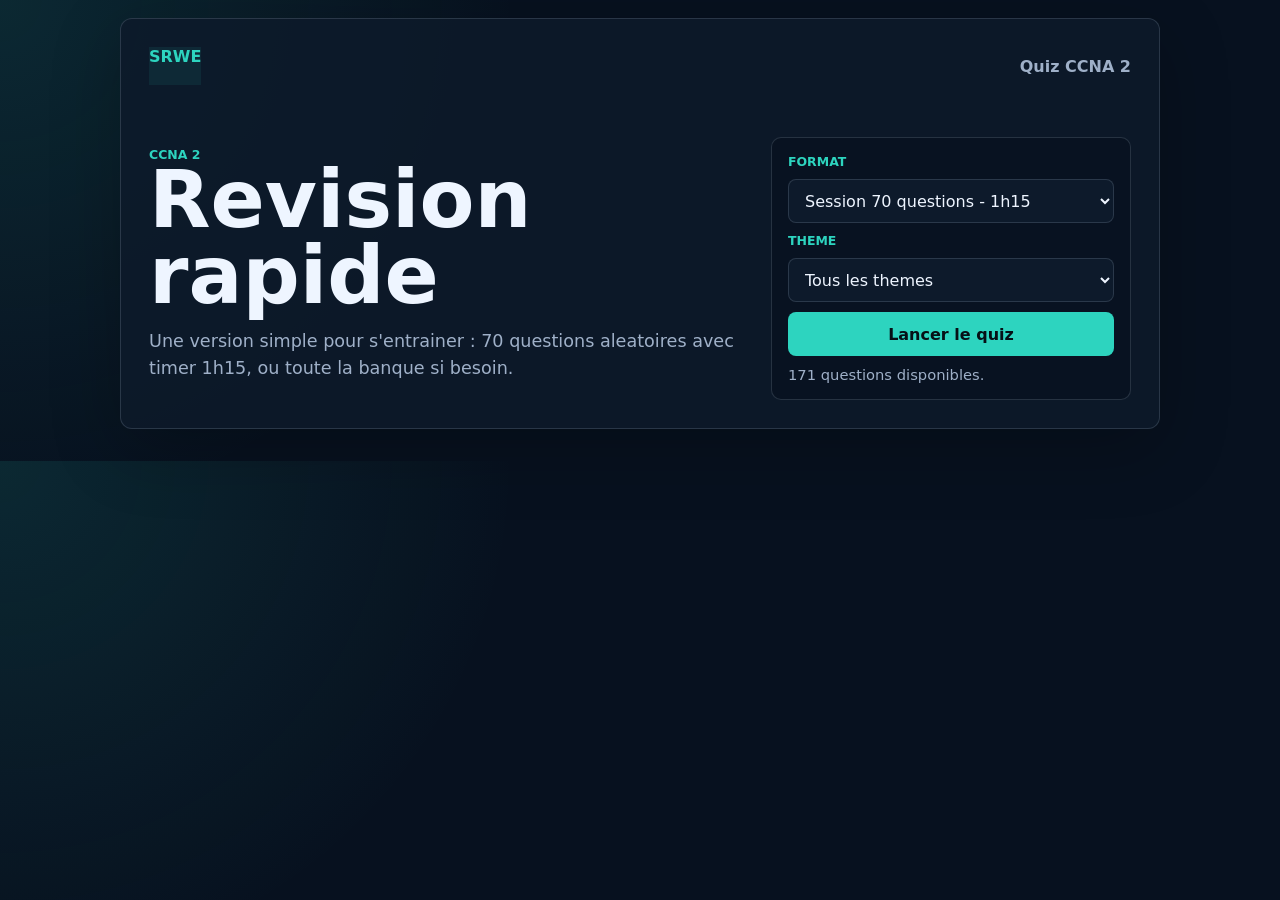
==== index.html @ 0c4f2573 "Redirect homepage to class quiz" ====
<!doctype html>
<html lang="fr">
  <head>
    <meta charset="utf-8">
    <meta name="viewport" content="width=device-width, initial-scale=1">
    <meta http-equiv="refresh" content="0; url=ccna2.html">
    <title>CCNA 2 SRWE</title>
    <script>window.location.replace('ccna2.html');</script>
  </head>
  <body>
    <p>Redirection vers le quiz CCNA 2...</p>
    <p><a href="ccna2.html">Ouvrir le quiz</a></p>
  </body>
</html>
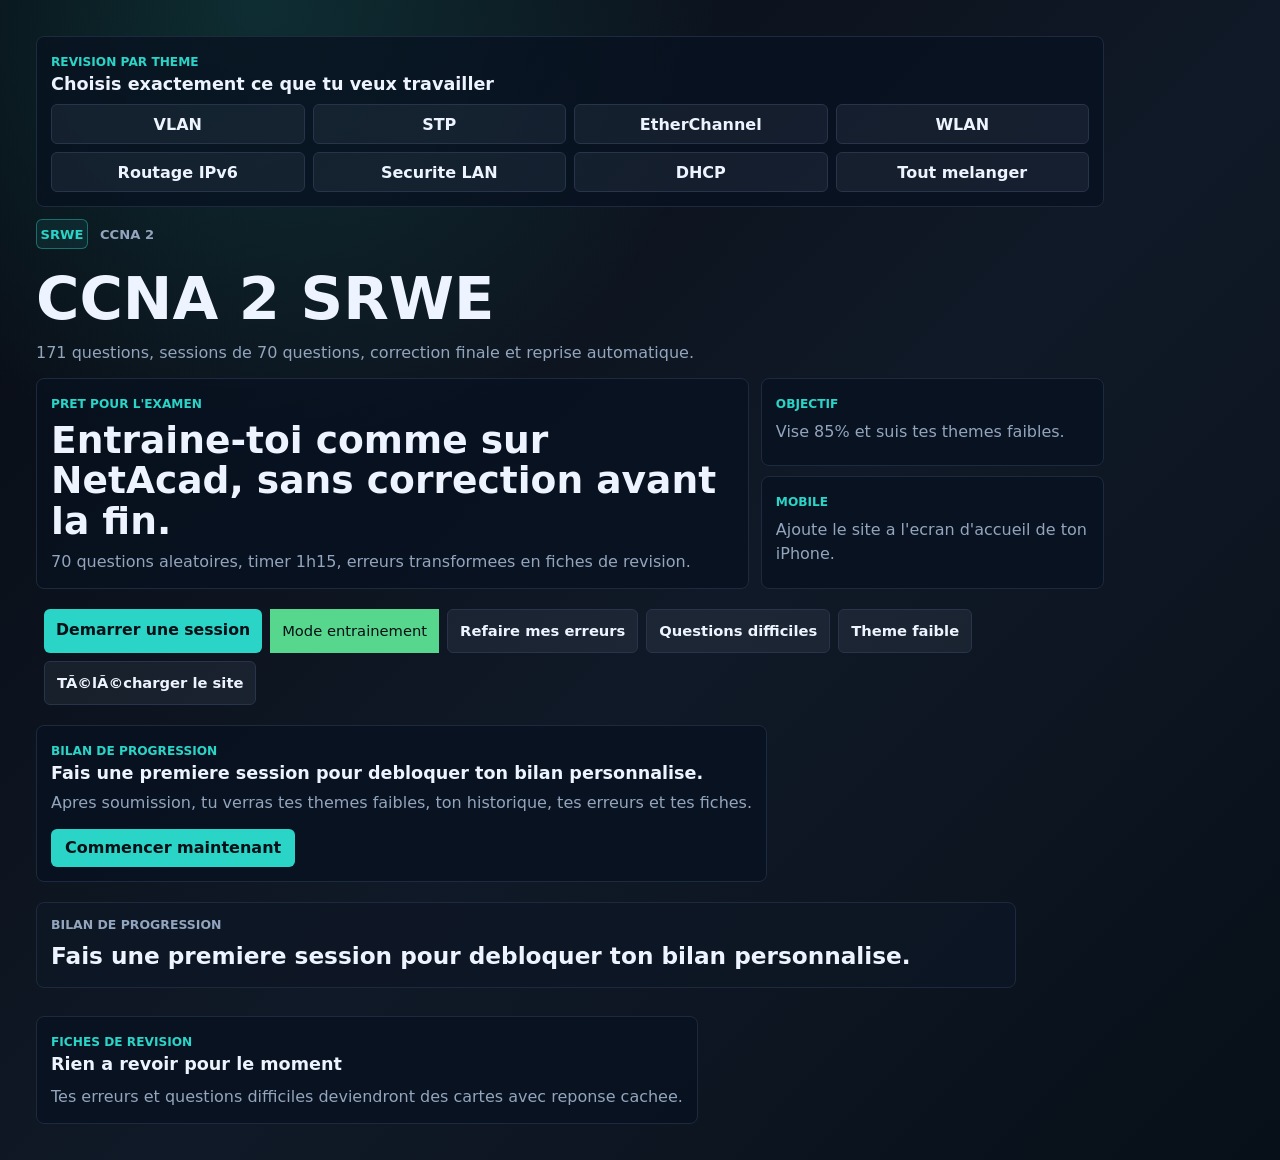
==== commit d2965647: "Restore personal quiz homepage" ====
--- a/index.html
+++ b/index.html
@@ -3,12 +3,158 @@
   <head>
     <meta charset="utf-8">
     <meta name="viewport" content="width=device-width, initial-scale=1">
-    <meta http-equiv="refresh" content="0; url=ccna2.html">
-    <title>CCNA 2 SRWE</title>
-    <script>window.location.replace('ccna2.html');</script>
+    <meta name="theme-color" content="#07111f">
+    <meta name="apple-mobile-web-app-capable" content="yes">
+    <meta name="apple-mobile-web-app-title" content="CCNA SRWE">
+    <meta name="apple-mobile-web-app-status-bar-style" content="black-translucent">
+    <title>CCNA 2 SRWE - Examen de rÃ©vision</title>
+    <link rel="manifest" href="site.webmanifest">
+    <link rel="apple-touch-icon" href="icon.svg">
+    <link rel="icon" href="icon.svg" type="image/svg+xml">
+    <link rel="stylesheet" href="styles.css?v=24">
+    <link rel="stylesheet" href="enhance.css?v=24">
+    <link rel="stylesheet" href="ux-polish.css?v=24">
+    <link rel="stylesheet" href="mobile-history.css?v=24">
+    <link rel="stylesheet" href="mobile-fix.css?v=24">
+    <link rel="stylesheet" href="revision-pro.css?v=24">
+    <link rel="stylesheet" href="training-mode.css?v=24">
+    <link rel="stylesheet" href="top-nav.css?v=24">
   </head>
   <body>
-    <p>Redirection vers le quiz CCNA 2...</p>
-    <p><a href="ccna2.html">Ouvrir le quiz</a></p>
+    <main class="app">
+      <section id="startScreen" class="start-screen hidden">
+        <div class="brand-row">
+          <span class="brand-mark">SRWE</span>
+          <span>CCNA 2</span>
+        </div>
+        <h1>Examen de rÃ©vision</h1>
+        <p id="bankSummary" class="muted"></p>
+        <div class="start-actions">
+          <button id="startBtn" class="primary-action">DÃ©marrer une session</button>
+          <button id="redoErrorsStartBtn" class="secondary-action">Refaire mes erreurs</button>
+          <button id="difficultStartBtn" class="secondary-action">Questions difficiles</button>
+          <button id="weakThemeStartBtn" class="secondary-action">ThÃ¨me faible</button>
+          <a class="download-action" href="ccna2-srwe-revisions-site.zip" download>TÃ©lÃ©charger le site</a>
+        </div>
+        <div id="learningDashboard" class="learning-dashboard"></div>
+        <div id="startHistory" class="history-panel"></div>
+      </section>
+
+      <section id="examShell" class="exam-shell hidden">
+        <header class="topbar">
+          <div>
+            <div class="brand-row compact">
+              <span class="brand-mark">SRWE</span>
+              <span>Mode examen</span>
+            </div>
+            <h1 id="sessionTitle">Question 1 sur 70</h1>
+            <p id="sessionMode" class="mode-line"></p>
+          </div>
+          <div class="exam-stats" aria-label="Statistiques de session">
+            <div class="stat">
+              <span>Temps</span>
+              <strong id="timer">01:15:00</strong>
+            </div>
+            <div class="stat">
+              <span>Progression</span>
+              <strong id="progressText">0/70</strong>
+            </div>
+          <button id="resetBtn" class="ghost-button">Nouvelle session</button>
+          </div>
+        </header>
+
+        <div class="progress-track" aria-hidden="true">
+          <div id="progressFill" class="progress-fill"></div>
+        </div>
+
+        <div class="layout">
+          <aside class="question-map" aria-label="Navigation des questions">
+            <div id="questionGrid" class="question-grid"></div>
+          </aside>
+
+          <article class="question-panel">
+            <div id="questionMeta" class="question-meta"></div>
+            <h2 id="questionText" class="question-text"></h2>
+            <div id="imageWrap" class="image-wrap"></div>
+            <div id="answerArea" class="answer-area"></div>
+          </article>
+        </div>
+
+        <footer class="bottombar">
+          <button id="prevBtn" class="secondary-action">PrÃ©cÃ©dente</button>
+          <button id="difficultBtn" class="flag-button" aria-pressed="false">Question difficile</button>
+          <button id="nextBtn" class="secondary-action">Suivante</button>
+          <button id="submitBtn" class="primary-action">Soumettre</button>
+        </footer>
+      </section>
+
+      <section id="resultScreen" class="result-screen hidden">
+        <header class="result-header">
+          <div>
+            <div class="brand-row compact">
+              <span class="brand-mark">SRWE</span>
+              <span>Resultats</span>
+            </div>
+            <h1>Correction finale</h1>
+          </div>
+          <div class="result-actions">
+            <button id="redoWrongBtn" class="secondary-action">Refaire uniquement les erreurs</button>
+            <button id="newFromResultsBtn" class="primary-action">Nouvelle session</button>
+          </div>
+        </header>
+
+        <div id="scoreBoard" class="score-board"></div>
+        <div id="globalStats" class="theme-stats"></div>
+        <div id="themeStats" class="theme-stats"></div>
+        <div id="historyPanel" class="history-panel"></div>
+        <div class="result-tabs" role="tablist" aria-label="Filtres de correction">
+          <button class="tab-button active" data-filter="wrong">Mes erreurs</button>
+          <button class="tab-button" data-filter="difficult">Questions difficiles</button>
+          <button class="tab-button" data-filter="themeWeak">ThÃ¨mes faibles</button>
+          <button class="tab-button" data-filter="all">Tout afficher</button>
+        </div>
+        <div id="resultsList" class="results-list"></div>
+      </section>
+    </main>
+    <div id="imageModal" class="image-modal hidden" role="dialog" aria-modal="true" aria-label="Agrandissement de l'illustration">
+      <button id="imageModalClose" class="modal-close">Fermer</button>
+      <img id="imageModalImg" alt="Illustration agrandie">
+    </div>
+
+    <script src="questions.js?v=24"></script>
+    <script src="app.js?v=24"></script>
+    <script src="enhance.js?v=24"></script>
+    <script src="launch-fix.js?v=24"></script>
+    <script src="home-button.js?v=24"></script>
+    <script src="ux-polish.js?v=24"></script>
+    <script src="revision-pro.js?v=24"></script>
+    <script src="training-mode.js?v=24"></script>
+    <script src="top-nav.js?v=24"></script>
+    <script src="force-home.js?v=24"></script>
+    <script>
+      (function () {
+        function forceHomeWhenFinished() {
+          try {
+            var raw = localStorage.getItem("ccnaSrweExamSession");
+            var saved = raw && JSON.parse(raw);
+            if (!saved || !saved.submitted) return;
+            localStorage.removeItem("ccnaSrweExamSession");
+            var start = document.getElementById("startScreen");
+            var exam = document.getElementById("examShell");
+            var result = document.getElementById("resultScreen");
+            if (start && exam && result) {
+              start.classList.remove("hidden");
+              exam.classList.add("hidden");
+              result.classList.add("hidden");
+            }
+          } catch (error) {
+            // Keep normal launch behavior if storage is blocked.
+          }
+        }
+        forceHomeWhenFinished();
+        setTimeout(forceHomeWhenFinished, 250);
+      })();
+    </script>
   </body>
 </html>
+
--- a/styles.css
+++ b/styles.css
@@ -0,0 +1,720 @@
+:root {
+  color-scheme: dark;
+  --bg: #070b12;
+  --panel: #0e1624;
+  --panel-2: #121d2d;
+  --line: #273449;
+  --line-soft: #1d2a3d;
+  --text: #edf4ff;
+  --muted: #93a5bd;
+  --accent: #2ad4c7;
+  --accent-2: #78a9ff;
+  --warn: #ffcc66;
+  --bad: #ff7a90;
+  --good: #57d68d;
+  --shadow: 0 24px 80px rgba(0, 0, 0, 0.38);
+  font-family: Inter, ui-sans-serif, system-ui, -apple-system, BlinkMacSystemFont, "Segoe UI", sans-serif;
+}
+
+* {
+  box-sizing: border-box;
+}
+
+body {
+  margin: 0;
+  min-height: 100vh;
+  background:
+    radial-gradient(circle at 20% 0%, rgba(42, 212, 199, 0.16), transparent 30%),
+    linear-gradient(135deg, #070b12 0%, #101927 54%, #071018 100%);
+  color: var(--text);
+}
+
+button,
+textarea {
+  font: inherit;
+}
+
+button {
+  border: 0;
+  cursor: pointer;
+}
+
+.hidden {
+  display: none !important;
+}
+
+.app {
+  width: min(1600px, 100%);
+  margin: 0 auto;
+  padding: 10px;
+}
+
+.start-screen {
+  min-height: calc(100vh - 48px);
+  display: grid;
+  align-content: center;
+  justify-items: start;
+  gap: 18px;
+  padding: clamp(28px, 8vw, 96px);
+}
+
+.start-screen h1,
+.topbar h1,
+.result-header h1 {
+  margin: 0;
+  letter-spacing: 0;
+}
+
+.start-screen h1 {
+  font-size: clamp(2.25rem, 7vw, 5rem);
+  line-height: 0.98;
+}
+
+.muted,
+.mode-line {
+  color: var(--muted);
+  max-width: 720px;
+  line-height: 1.6;
+}
+
+.mode-line {
+  margin: 6px 0 0;
+  font-size: 0.92rem;
+}
+
+.start-actions,
+.result-actions {
+  display: flex;
+  gap: 10px;
+  flex-wrap: wrap;
+}
+
+.brand-row {
+  display: flex;
+  align-items: center;
+  gap: 12px;
+  color: var(--muted);
+  font-weight: 700;
+  text-transform: uppercase;
+  font-size: 0.82rem;
+}
+
+.brand-row.compact {
+  margin-bottom: 8px;
+}
+
+.brand-mark {
+  display: inline-grid;
+  place-items: center;
+  min-width: 52px;
+  height: 30px;
+  border: 1px solid rgba(42, 212, 199, 0.42);
+  color: var(--accent);
+  background: rgba(42, 212, 199, 0.08);
+  border-radius: 6px;
+}
+
+.exam-shell,
+.result-screen {
+  min-height: calc(100vh - 20px);
+}
+
+.exam-shell {
+  height: calc(100vh - 20px);
+  display: flex;
+  flex-direction: column;
+  overflow: hidden;
+}
+
+.topbar,
+.result-header,
+.bottombar,
+.score-board,
+.question-panel,
+.question-map {
+  background: rgba(14, 22, 36, 0.82);
+  border: 1px solid rgba(147, 165, 189, 0.16);
+  box-shadow: var(--shadow);
+  backdrop-filter: blur(18px);
+}
+
+.topbar,
+.result-header {
+  display: flex;
+  align-items: center;
+  justify-content: space-between;
+  gap: 20px;
+  padding: 12px 14px;
+  border-radius: 8px;
+}
+
+.topbar h1,
+.result-header h1 {
+  font-size: clamp(1.05rem, 2vw, 1.55rem);
+}
+
+.exam-stats {
+  display: flex;
+  align-items: center;
+  gap: 12px;
+  flex-wrap: wrap;
+  justify-content: flex-end;
+}
+
+.stat {
+  min-width: 116px;
+  padding: 7px 10px;
+  border: 1px solid var(--line-soft);
+  border-radius: 8px;
+  background: rgba(7, 11, 18, 0.5);
+}
+
+.stat span {
+  display: block;
+  color: var(--muted);
+  font-size: 0.74rem;
+  text-transform: uppercase;
+}
+
+.stat strong {
+  display: block;
+  margin-top: 2px;
+  font-size: 0.98rem;
+}
+
+.progress-track {
+  height: 7px;
+  margin: 8px 0;
+  border-radius: 999px;
+  overflow: hidden;
+  background: rgba(147, 165, 189, 0.15);
+}
+
+.progress-fill {
+  height: 100%;
+  width: 0%;
+  background: linear-gradient(90deg, var(--accent), var(--accent-2));
+  transition: width 160ms ease;
+}
+
+.layout {
+  display: grid;
+  grid-template-columns: 210px minmax(0, 1fr);
+  gap: 10px;
+  flex: 1;
+  min-height: 0;
+}
+
+.question-map,
+.question-panel {
+  border-radius: 8px;
+}
+
+.question-map {
+  padding: 10px;
+  align-self: start;
+  height: 100%;
+  overflow: auto;
+}
+
+.question-grid {
+  display: grid;
+  grid-template-columns: repeat(5, minmax(0, 1fr));
+  gap: 7px;
+}
+
+.question-dot {
+  height: 34px;
+  border-radius: 6px;
+  color: var(--muted);
+  background: rgba(147, 165, 189, 0.08);
+  border: 1px solid var(--line-soft);
+  font-weight: 750;
+}
+
+.question-dot.current {
+  color: #061016;
+  background: var(--accent);
+  border-color: transparent;
+}
+
+.question-dot.answered {
+  color: var(--text);
+  border-color: rgba(120, 169, 255, 0.52);
+}
+
+.question-dot.flagged::after {
+  content: "";
+  display: block;
+  width: 6px;
+  height: 6px;
+  margin: -6px 6px 0 auto;
+  border-radius: 50%;
+  background: var(--warn);
+}
+
+.question-panel {
+  min-height: 0;
+  overflow: auto;
+  padding: clamp(12px, 2vw, 22px);
+}
+
+.question-meta {
+  display: flex;
+  gap: 8px;
+  flex-wrap: wrap;
+  margin-bottom: 10px;
+}
+
+.pill {
+  display: inline-flex;
+  align-items: center;
+  min-height: 28px;
+  padding: 4px 9px;
+  border-radius: 999px;
+  color: var(--muted);
+  background: rgba(147, 165, 189, 0.1);
+  border: 1px solid rgba(147, 165, 189, 0.16);
+  font-size: 0.78rem;
+  font-weight: 700;
+}
+
+.pill.warn {
+  color: #1f1600;
+  background: var(--warn);
+  border-color: transparent;
+}
+
+.question-text {
+  margin: 0 0 12px;
+  white-space: pre-line;
+  font-size: clamp(1rem, 1.65vw, 1.45rem);
+  line-height: 1.24;
+  letter-spacing: 0;
+}
+
+.image-wrap {
+  display: grid;
+  gap: 10px;
+  margin-bottom: 12px;
+}
+
+.question-image {
+  max-width: 100%;
+  max-height: min(34vh, 330px);
+  object-fit: contain;
+  border-radius: 8px;
+  border: 1px solid var(--line);
+  background: #fff;
+}
+
+.answer-area {
+  display: grid;
+  gap: 9px;
+}
+
+.choice {
+  display: grid;
+  grid-template-columns: 30px 1fr;
+  gap: 10px;
+  align-items: start;
+  width: 100%;
+  padding: 11px 13px;
+  text-align: left;
+  color: var(--text);
+  background: rgba(18, 29, 45, 0.88);
+  border: 1px solid var(--line);
+  border-radius: 8px;
+}
+
+.choice:hover,
+.choice.selected {
+  border-color: rgba(42, 212, 199, 0.68);
+  background: rgba(42, 212, 199, 0.08);
+}
+
+.choice-mark {
+  display: grid;
+  place-items: center;
+  width: 25px;
+  height: 25px;
+  border-radius: 50%;
+  border: 1px solid var(--line);
+  color: var(--muted);
+  font-weight: 800;
+}
+
+.choice.selected .choice-mark {
+  color: #061016;
+  background: var(--accent);
+  border-color: transparent;
+}
+
+.study-note {
+  min-height: 160px;
+  width: 100%;
+  resize: vertical;
+  border: 1px solid var(--line);
+  border-radius: 8px;
+  padding: 14px;
+  color: var(--text);
+  background: rgba(7, 11, 18, 0.62);
+}
+
+.matching-row {
+  display: grid;
+  grid-template-columns: minmax(0, 1fr) minmax(170px, 280px);
+  gap: 12px;
+  align-items: center;
+  padding: 14px;
+  border-radius: 8px;
+  border: 1px solid var(--line);
+  background: rgba(18, 29, 45, 0.88);
+}
+
+.matching-row span {
+  line-height: 1.45;
+}
+
+.matching-row select {
+  width: 100%;
+  min-height: 40px;
+  border-radius: 6px;
+  border: 1px solid var(--line);
+  color: var(--text);
+  background: #101927;
+  padding: 0 10px;
+}
+
+.bottombar {
+  position: static;
+  z-index: 2;
+  display: grid;
+  grid-template-columns: auto auto auto 1fr;
+  gap: 10px;
+  margin-top: 10px;
+  padding: 10px;
+  border-radius: 8px;
+}
+
+.primary-action,
+.secondary-action,
+.ghost-button,
+.flag-button,
+.tab-button,
+.download-action {
+  min-height: 38px;
+  border-radius: 6px;
+  padding: 0 14px;
+  font-weight: 800;
+}
+
+.primary-action {
+  justify-self: end;
+  color: #061016;
+  background: var(--accent);
+}
+
+.secondary-action,
+.ghost-button,
+.flag-button,
+.tab-button,
+.download-action {
+  color: var(--text);
+  background: rgba(147, 165, 189, 0.09);
+  border: 1px solid var(--line);
+}
+
+.download-action {
+  display: inline-flex;
+  align-items: center;
+  justify-content: center;
+  text-decoration: none;
+}
+
+.flag-button.active,
+.tab-button.active {
+  color: #1f1600;
+  background: var(--warn);
+  border-color: transparent;
+}
+
+.score-board {
+  display: grid;
+  grid-template-columns: repeat(4, minmax(0, 1fr));
+  gap: 12px;
+  margin: 16px 0;
+  padding: 16px;
+  border-radius: 8px;
+}
+
+.theme-stats,
+.history-panel {
+  display: grid;
+  gap: 10px;
+  margin: 0 0 16px;
+}
+
+.history-panel:empty,
+.theme-stats:empty {
+  display: none;
+}
+
+.theme-row,
+.history-row {
+  display: grid;
+  grid-template-columns: minmax(150px, 1fr) minmax(120px, 220px) auto;
+  align-items: center;
+  gap: 12px;
+  padding: 12px;
+  border-radius: 8px;
+  background: rgba(14, 22, 36, 0.72);
+  border: 1px solid var(--line-soft);
+}
+
+.theme-bar {
+  height: 9px;
+  border-radius: 999px;
+  background: rgba(147, 165, 189, 0.16);
+  overflow: hidden;
+}
+
+.theme-bar span {
+  display: block;
+  height: 100%;
+  background: linear-gradient(90deg, var(--bad), var(--warn), var(--good));
+}
+
+.theme-row strong,
+.history-row strong {
+  font-size: 0.95rem;
+}
+
+.score-card {
+  padding: 16px;
+  border-radius: 8px;
+  background: rgba(7, 11, 18, 0.48);
+  border: 1px solid var(--line-soft);
+}
+
+.score-card span {
+  color: var(--muted);
+  font-size: 0.8rem;
+  text-transform: uppercase;
+}
+
+.score-card strong {
+  display: block;
+  margin-top: 8px;
+  font-size: clamp(1.5rem, 4vw, 2.4rem);
+}
+
+.result-tabs {
+  display: flex;
+  gap: 10px;
+  flex-wrap: wrap;
+  margin-bottom: 16px;
+}
+
+.results-list {
+  display: grid;
+  gap: 14px;
+}
+
+.result-card {
+  padding: 18px;
+  border-radius: 8px;
+  background: rgba(14, 22, 36, 0.86);
+  border: 1px solid var(--line);
+}
+
+.result-card.correct {
+  border-color: rgba(87, 214, 141, 0.45);
+}
+
+.result-card.wrong {
+  border-color: rgba(255, 122, 144, 0.45);
+}
+
+.result-card h3 {
+  margin: 0 0 12px;
+  line-height: 1.35;
+  white-space: pre-line;
+}
+
+.result-topline {
+  display: flex;
+  align-items: center;
+  justify-content: space-between;
+  gap: 10px;
+  margin-bottom: 10px;
+  flex-wrap: wrap;
+}
+
+.status-badge {
+  display: inline-flex;
+  min-height: 30px;
+  align-items: center;
+  padding: 4px 10px;
+  border-radius: 999px;
+  font-size: 0.78rem;
+  font-weight: 800;
+}
+
+.status-badge.good {
+  color: #06160d;
+  background: var(--good);
+}
+
+.status-badge.bad {
+  color: #21050a;
+  background: var(--bad);
+}
+
+.status-badge.neutral {
+  color: var(--text);
+  background: rgba(147, 165, 189, 0.13);
+  border: 1px solid var(--line-soft);
+}
+
+.answer-review {
+  display: grid;
+  gap: 10px;
+  margin: 14px 0;
+}
+
+.review-line {
+  padding: 10px 12px;
+  border-radius: 6px;
+  border: 1px solid var(--line-soft);
+  color: var(--muted);
+}
+
+.review-line.selected {
+  background: rgba(255, 122, 144, 0.08);
+}
+
+.review-line.correct-answer {
+  background: rgba(87, 214, 141, 0.08);
+}
+
+.review-line.good {
+  color: var(--good);
+  border-color: rgba(87, 214, 141, 0.38);
+}
+
+.review-line.bad {
+  color: var(--bad);
+  border-color: rgba(255, 122, 144, 0.38);
+}
+
+.explanation {
+  margin-top: 12px;
+  padding-top: 12px;
+  border-top: 1px solid var(--line-soft);
+  color: #cbd8ea;
+  line-height: 1.65;
+}
+
+@media (max-width: 980px) {
+  .exam-shell {
+    height: auto;
+    min-height: calc(100vh - 16px);
+    overflow: visible;
+  }
+
+  .layout {
+    grid-template-columns: 1fr;
+  }
+
+  .question-map {
+    position: static;
+    height: auto;
+    max-height: 118px;
+  }
+
+  .question-grid {
+    grid-template-columns: repeat(14, minmax(34px, 1fr));
+    overflow-x: auto;
+    padding-bottom: 4px;
+  }
+
+  .question-dot {
+    min-width: 34px;
+  }
+
+  .score-board {
+    grid-template-columns: repeat(2, minmax(0, 1fr));
+  }
+
+  .theme-row,
+  .history-row {
+    grid-template-columns: 1fr;
+  }
+}
+
+@media (max-width: 660px) {
+  .app {
+    padding: 8px;
+  }
+
+  .topbar,
+  .progress-track {
+    display: none;
+  }
+
+  .topbar,
+  .result-header {
+    align-items: stretch;
+    flex-direction: column;
+  }
+
+  .exam-stats {
+    justify-content: stretch;
+  }
+
+  .stat,
+  .ghost-button {
+    flex: 1;
+  }
+
+  .question-grid {
+    display: flex;
+    gap: 6px;
+  }
+
+  .bottombar {
+    grid-template-columns: 1fr 1fr;
+    gap: 8px;
+    padding: 8px;
+  }
+
+  .matching-row {
+    grid-template-columns: 1fr;
+  }
+
+  .question-panel {
+    padding: 12px;
+  }
+
+  .question-text {
+    font-size: 1rem;
+  }
+
+  .question-image {
+    max-height: 28vh;
+  }
+
+  .choice {
+    grid-template-columns: 28px 1fr;
+    padding: 10px;
+  }
+
+  .primary-action {
+    justify-self: stretch;
+  }
+
+  .score-board {
+    grid-template-columns: 1fr;
+  }
+}
--- a/enhance.css
+++ b/enhance.css
@@ -0,0 +1,290 @@
+.learning-dashboard {
+  display: grid;
+  grid-template-columns: repeat(5, minmax(120px, 1fr));
+  gap: 10px;
+  width: min(980px, 100%);
+  margin: 8px 0 16px;
+}
+
+.learning-dashboard:empty {
+  display: none;
+}
+
+.dashboard-card {
+  min-height: 86px;
+  padding: 14px;
+  border-radius: 8px;
+  background: rgba(14, 22, 36, 0.78);
+  border: 1px solid var(--line-soft);
+}
+
+.dashboard-card.wide {
+  grid-column: 1 / -1;
+}
+
+.dashboard-card span {
+  display: block;
+  color: var(--muted);
+  font-size: 0.78rem;
+  font-weight: 800;
+  text-transform: uppercase;
+}
+
+.dashboard-card strong {
+  display: block;
+  margin-top: 8px;
+  line-height: 1.35;
+  font-size: clamp(1rem, 2vw, 1.45rem);
+}
+
+.goal-card label {
+  display: flex;
+  align-items: center;
+  gap: 6px;
+  margin-top: 10px;
+  color: var(--muted);
+  font-weight: 800;
+}
+
+.goal-card input {
+  width: 58px;
+  min-height: 34px;
+  border-radius: 6px;
+  border: 1px solid var(--line);
+  color: var(--text);
+  background: rgba(7, 17, 31, 0.88);
+  text-align: center;
+  font-weight: 900;
+}
+
+.section-title {
+  grid-column: 1 / -1;
+  margin: 0 0 4px;
+  color: var(--text);
+  font-size: 1rem;
+  font-weight: 900;
+}
+
+.theme-stats .muted {
+  grid-column: 1 / -1;
+  margin: 0;
+}
+
+.history-row {
+  grid-template-columns: minmax(150px, 1fr) minmax(110px, 180px) minmax(90px, auto) auto;
+}
+
+.theme-chart,
+.revision-panel {
+  width: min(1180px, 100%);
+  margin: 12px 0;
+  padding: 14px;
+  border-radius: 8px;
+  background: rgba(8, 18, 31, 0.78);
+  border: 1px solid var(--line-soft);
+}
+
+.theme-chart-head {
+  display: flex;
+  align-items: center;
+  justify-content: space-between;
+  gap: 10px;
+  margin-bottom: 10px;
+}
+
+.theme-chart-head span {
+  color: var(--muted);
+  font-weight: 900;
+}
+
+.chart-row {
+  display: grid;
+  grid-template-columns: minmax(130px, 190px) minmax(150px, 1fr) 54px;
+  align-items: center;
+  gap: 12px;
+  padding: 9px 0;
+}
+
+.chart-label {
+  display: flex;
+  justify-content: space-between;
+  gap: 8px;
+  color: var(--muted);
+}
+
+.chart-label strong {
+  color: var(--text);
+}
+
+.chart-track {
+  position: relative;
+  height: 12px;
+  overflow: hidden;
+  border-radius: 999px;
+  background: rgba(148, 163, 184, 0.16);
+}
+
+.chart-track i,
+.chart-track b {
+  position: absolute;
+  top: 0;
+  bottom: 0;
+}
+
+.chart-track i {
+  left: 0;
+  border-radius: inherit;
+  background: linear-gradient(90deg, var(--accent), #7dd3fc);
+}
+
+.chart-track b {
+  width: 2px;
+  background: rgba(255, 255, 255, 0.72);
+}
+
+.chart-percent {
+  text-align: right;
+  font-weight: 900;
+}
+
+.chart-row.goal-ok .chart-percent {
+  color: var(--good);
+}
+
+.revision-grid {
+  display: grid;
+  grid-template-columns: repeat(2, minmax(0, 1fr));
+  gap: 10px;
+  margin-top: 10px;
+}
+
+.revision-card {
+  padding: 12px;
+  border-radius: 8px;
+  border: 1px solid var(--line-soft);
+  background: rgba(14, 22, 36, 0.82);
+}
+
+.revision-card span {
+  display: block;
+  color: var(--accent);
+  font-size: 0.76rem;
+  font-weight: 900;
+  text-transform: uppercase;
+}
+
+.revision-card strong {
+  display: block;
+  margin-top: 8px;
+  line-height: 1.35;
+}
+
+.revision-card p {
+  color: var(--muted);
+  line-height: 1.45;
+}
+
+.revision-card div {
+  display: flex;
+  flex-wrap: wrap;
+  gap: 8px;
+}
+
+.revision-card button {
+  min-height: 34px;
+  padding: 0 10px;
+  border-radius: 6px;
+  color: var(--text);
+  background: rgba(30, 41, 59, 0.8);
+  border: 1px solid var(--line);
+  font-weight: 900;
+}
+
+.revision-card button.active {
+  color: #07111f;
+  background: var(--accent);
+}
+
+.question-image {
+  cursor: zoom-in;
+}
+
+.image-modal {
+  position: fixed;
+  inset: 0;
+  z-index: 20;
+  display: grid;
+  place-items: center;
+  padding: 18px;
+  background: rgba(3, 7, 13, 0.9);
+}
+
+.image-modal img {
+  max-width: 96vw;
+  max-height: 90vh;
+  object-fit: contain;
+  background: #fff;
+  border-radius: 8px;
+}
+
+.modal-close {
+  position: fixed;
+  top: 16px;
+  right: 16px;
+  min-height: 40px;
+  padding: 0 14px;
+  border-radius: 6px;
+  color: var(--text);
+  background: rgba(18, 29, 45, 0.96);
+  border: 1px solid var(--line);
+  font-weight: 800;
+}
+
+.delete-history {
+  min-height: 34px;
+  padding: 0 10px;
+  border-radius: 6px;
+  color: var(--bad);
+  background: rgba(255, 122, 144, 0.08);
+  border: 1px solid rgba(255, 122, 144, 0.32);
+  font-weight: 800;
+}
+
+@media (max-width: 980px) {
+  .learning-dashboard {
+    grid-template-columns: repeat(2, minmax(0, 1fr));
+  }
+}
+
+@media (max-width: 660px) {
+  .learning-dashboard {
+    grid-template-columns: 1fr;
+  }
+
+  .history-row {
+    grid-template-columns: 1fr;
+  }
+
+  .delete-history {
+    width: 100%;
+  }
+
+  .chart-row {
+    grid-template-columns: 1fr;
+    gap: 6px;
+  }
+
+  .chart-label,
+  .theme-chart-head {
+    align-items: flex-start;
+    flex-direction: column;
+  }
+
+  .chart-percent {
+    text-align: left;
+  }
+
+  .revision-grid {
+    grid-template-columns: 1fr;
+  }
+}
--- a/ux-polish.css
+++ b/ux-polish.css
@@ -0,0 +1,274 @@
+/* Final UX polish layer: compact dashboard, cleaner cards, mobile-first rhythm. */
+.start-screen.polished-home {
+  width: min(1120px, calc(100% - 18px));
+  max-width: calc(100vw - 18px);
+  padding: clamp(14px, 3vw, 26px);
+  gap: 12px;
+  overflow-x: hidden;
+}
+
+.start-screen.polished-home .brand-row:first-child {
+  position: sticky;
+  top: 8px;
+  z-index: 8;
+  padding: 8px;
+  border: 1px solid rgba(147, 165, 189, 0.14);
+  border-radius: 8px;
+  background: rgba(7, 17, 31, 0.92);
+  backdrop-filter: blur(14px);
+  justify-content: flex-start;
+}
+
+.start-screen.polished-home h1 {
+  margin-top: 8px;
+  font-size: clamp(2rem, 5vw, 3.7rem);
+  line-height: 1;
+}
+
+.start-screen.polished-home .muted {
+  max-width: 850px;
+  margin: 0;
+  font-size: 1rem;
+}
+
+.polish-hero {
+  display: grid;
+  grid-template-columns: minmax(0, 1.35fr) minmax(260px, 0.65fr);
+  gap: 12px;
+  width: 100%;
+}
+
+.polish-panel,
+.theme-menu,
+.flashcard-panel,
+.empty-progress {
+  border: 1px solid var(--line-soft);
+  border-radius: 8px;
+  background: rgba(7, 17, 31, 0.74);
+}
+
+.polish-main,
+.polish-mini,
+.theme-menu,
+.flashcard-panel,
+.empty-progress {
+  padding: 14px;
+}
+
+.polish-main span,
+.polish-side span,
+.theme-menu span,
+.flashcard-panel span,
+.empty-progress span {
+  color: var(--accent);
+  font-size: 0.76rem;
+  font-weight: 900;
+  text-transform: uppercase;
+}
+
+.polish-main strong {
+  display: block;
+  margin-top: 8px;
+  font-size: clamp(1.35rem, 4vw, 2.35rem);
+  line-height: 1.08;
+}
+
+.polish-main p,
+.polish-side p,
+.empty-progress p {
+  margin: 8px 0 0;
+  color: var(--muted);
+  line-height: 1.5;
+}
+
+.polish-side {
+  display: grid;
+  gap: 10px;
+}
+
+.start-screen.polished-home .home-intro {
+  display: none;
+}
+
+.start-screen.polished-home .start-actions {
+  grid-template-columns: repeat(5, minmax(0, 1fr));
+  padding: 8px;
+  gap: 8px;
+}
+
+.start-screen.polished-home .start-actions > * {
+  min-width: 0;
+  min-height: 44px;
+  padding: 0 12px;
+  font-size: 0.92rem;
+  line-height: 1.2;
+}
+
+.start-screen.polished-home .start-actions .primary-action {
+  font-size: 0.98rem;
+}
+
+.theme-menu {
+  width: 100%;
+}
+
+.theme-menu-head,
+.flashcard-toolbar {
+  display: flex;
+  align-items: end;
+  justify-content: space-between;
+  gap: 12px;
+  margin-bottom: 10px;
+}
+
+.theme-menu h2,
+.flashcard-panel h2,
+.empty-progress h2 {
+  margin: 4px 0 0;
+  font-size: 1.1rem;
+}
+
+.theme-buttons {
+  display: grid;
+  grid-template-columns: repeat(4, minmax(0, 1fr));
+  gap: 8px;
+}
+
+.theme-buttons button,
+.flashcard-actions button {
+  min-height: 40px;
+  border-radius: 6px;
+  color: var(--text);
+  background: rgba(147, 165, 189, 0.09);
+  border: 1px solid var(--line);
+  font-weight: 900;
+}
+
+.theme-buttons button:hover,
+.flashcard-actions button:hover {
+  border-color: rgba(42, 212, 199, 0.65);
+}
+
+.empty-progress .primary-action {
+  display: inline-flex;
+  align-items: center;
+  justify-content: center;
+  margin-top: 14px;
+  text-decoration: none;
+}
+
+.start-screen.polished-home.no-history .learning-dashboard .dashboard-card:not(.wide),
+.start-screen.polished-home.no-history #themeChartStart,
+.start-screen.polished-home.no-history #startHistory {
+  display: none;
+}
+
+.start-screen.polished-home.no-history .learning-dashboard {
+  grid-template-columns: 1fr;
+}
+
+.flashcard-grid {
+  display: grid;
+  grid-template-columns: repeat(2, minmax(0, 1fr));
+  gap: 10px;
+}
+
+.flashcard {
+  min-height: 190px;
+  padding: 14px;
+  border-radius: 8px;
+  border: 1px solid var(--line-soft);
+  background: rgba(14, 22, 36, 0.82);
+}
+
+.flashcard .pill {
+  width: fit-content;
+}
+
+.flashcard h3 {
+  margin: 12px 0;
+  font-size: 1rem;
+  line-height: 1.35;
+}
+
+.flashcard-answer {
+  display: none;
+  margin: 10px 0;
+  padding: 10px;
+  border-radius: 6px;
+  color: var(--good);
+  border: 1px solid rgba(87, 214, 141, 0.28);
+  background: rgba(87, 214, 141, 0.08);
+  line-height: 1.45;
+}
+
+.flashcard.revealed .flashcard-answer {
+  display: block;
+}
+
+.flashcard-actions {
+  display: flex;
+  flex-wrap: wrap;
+  gap: 8px;
+}
+
+.flashcard-actions button.known {
+  color: #061016;
+  background: var(--accent);
+}
+
+.home-bottom-action {
+  order: -2;
+}
+
+@media (max-width: 900px) {
+  .polish-hero,
+  .theme-buttons,
+  .flashcard-grid,
+  .start-screen.polished-home .start-actions {
+    grid-template-columns: 1fr 1fr;
+  }
+
+  .start-screen.polished-home .start-actions .primary-action {
+    grid-column: 1 / -1;
+  }
+}
+
+@media (max-width: 660px) {
+  html,
+  body {
+    overflow-x: hidden;
+  }
+
+  .start-screen.polished-home {
+    width: calc(100% - 10px);
+    max-width: calc(100vw - 10px);
+    margin: 5px auto;
+    padding: 12px;
+  }
+
+  .start-screen.polished-home .brand-row:first-child {
+    top: 5px;
+  }
+
+  .start-screen.polished-home h1 {
+    font-size: 2.25rem;
+  }
+
+  .start-screen.polished-home .muted {
+    font-size: 0.92rem;
+  }
+
+  .polish-hero,
+  .theme-buttons,
+  .flashcard-grid,
+  .start-screen.polished-home .start-actions {
+    grid-template-columns: 1fr;
+  }
+
+  .theme-menu-head,
+  .flashcard-toolbar {
+    align-items: flex-start;
+    flex-direction: column;
+  }
+}
--- a/mobile-history.css
+++ b/mobile-history.css
@@ -0,0 +1,35 @@
+.history-row .delete-history {
+  display: inline-flex;
+  align-items: center;
+  justify-content: center;
+  touch-action: manipulation;
+}
+
+@media (max-width: 660px) {
+  .history-panel {
+    width: 100%;
+  }
+
+  .history-row {
+    display: grid !important;
+    grid-template-columns: 1fr !important;
+    gap: 10px !important;
+    padding: 14px !important;
+  }
+
+  .history-row strong {
+    font-size: 1rem;
+  }
+
+  .history-row .delete-history {
+    width: 100%;
+    min-height: 48px;
+    margin-top: 4px;
+    border-radius: 8px;
+    color: #ffd7df;
+    background: rgba(255, 122, 144, 0.14);
+    border: 1px solid rgba(255, 122, 144, 0.48);
+    font-size: 1rem;
+    font-weight: 900;
+  }
+}
--- a/mobile-fix.css
+++ b/mobile-fix.css
@@ -0,0 +1,79 @@
+@media (max-width: 660px) {
+  *,
+  *::before,
+  *::after {
+    max-width: 100%;
+  }
+
+  .app,
+  .start-screen,
+  .result-screen,
+  .study-shell,
+  .study-page,
+  .revision-panel,
+  .revision-grid,
+  .revision-card,
+  .flashcard-panel,
+  .flashcard-grid,
+  .flashcard,
+  .results-list,
+  .result-card {
+    width: 100%;
+    max-width: 100%;
+    min-width: 0;
+    overflow-x: hidden;
+  }
+
+  .revision-grid,
+  .flashcard-grid {
+    grid-template-columns: 1fr !important;
+  }
+
+  .revision-card,
+  .flashcard,
+  .result-card {
+    padding: 14px;
+  }
+
+  .revision-card-head,
+  .result-topline {
+    align-items: flex-start;
+    flex-direction: column;
+  }
+
+  .revision-card-head em,
+  .status-badge {
+    width: fit-content;
+    max-width: 100%;
+  }
+
+  .revision-card strong,
+  .revision-card p,
+  .revision-card summary,
+  .flashcard h3,
+  .flashcard-answer,
+  .result-card h3,
+  .review-line,
+  .explanation {
+    overflow-wrap: anywhere;
+    word-break: normal;
+  }
+
+  .revision-card div,
+  .flashcard-actions {
+    display: grid;
+    grid-template-columns: 1fr;
+    width: 100%;
+  }
+
+  .revision-card button,
+  .flashcard-actions button {
+    width: 100%;
+    min-height: 44px;
+  }
+
+  .study-nav {
+    width: 100%;
+    overflow-x: auto;
+  }
+}
--- a/revision-pro.css
+++ b/revision-pro.css
@@ -0,0 +1,215 @@
+.pro-panel {
+  width: 100%;
+  padding: 14px;
+  border: 1px solid var(--line-soft);
+  border-radius: 8px;
+  background: rgba(7, 17, 31, 0.74);
+}
+
+.pro-panel h2,
+.final-coach h2 {
+  margin: 4px 0 8px;
+  font-size: 1.1rem;
+}
+
+.pro-kicker {
+  color: var(--accent);
+  font-size: 0.76rem;
+  font-weight: 900;
+  text-transform: uppercase;
+}
+
+.daily-goal-grid,
+.final-coach-grid {
+  display: grid;
+  grid-template-columns: repeat(3, minmax(0, 1fr));
+  gap: 10px;
+}
+
+.daily-goal-card,
+.final-coach-card {
+  padding: 12px;
+  border-radius: 8px;
+  background: rgba(14, 22, 36, 0.82);
+  border: 1px solid var(--line-soft);
+}
+
+.daily-goal-card span,
+.final-coach-card span {
+  display: block;
+  color: var(--muted);
+  font-size: 0.76rem;
+  font-weight: 900;
+  text-transform: uppercase;
+}
+
+.daily-goal-card strong,
+.final-coach-card strong {
+  display: block;
+  margin-top: 6px;
+  font-size: 1.4rem;
+}
+
+.daily-progress {
+  height: 10px;
+  margin-top: 10px;
+  overflow: hidden;
+  border-radius: 999px;
+  background: rgba(147, 165, 189, 0.16);
+}
+
+.daily-progress i {
+  display: block;
+  height: 100%;
+  border-radius: inherit;
+  background: linear-gradient(90deg, var(--accent), var(--good));
+}
+
+.install-panel {
+  display: flex;
+  align-items: center;
+  justify-content: space-between;
+  gap: 12px;
+}
+
+.install-panel p,
+.final-coach p {
+  margin: 6px 0 0;
+  color: var(--muted);
+  line-height: 1.45;
+}
+
+.offline-pill {
+  display: inline-flex;
+  align-items: center;
+  min-height: 34px;
+  padding: 0 12px;
+  border-radius: 999px;
+  color: var(--good);
+  background: rgba(87, 214, 141, 0.1);
+  border: 1px solid rgba(87, 214, 141, 0.28);
+  font-weight: 900;
+  white-space: nowrap;
+}
+
+.bank-tools {
+  display: grid;
+  grid-template-columns: minmax(180px, 1fr) minmax(140px, 220px);
+  gap: 10px;
+  margin: 10px 0;
+}
+
+.bank-tools input,
+.bank-tools select,
+#dailyGoalInput {
+  min-height: 42px;
+  border-radius: 8px;
+  border: 1px solid var(--line);
+  color: var(--text);
+  background: rgba(14, 22, 36, 0.88);
+  padding: 0 12px;
+  font: inherit;
+  font-weight: 800;
+}
+
+#dailyGoalInput {
+  width: 72px;
+  text-align: center;
+}
+
+.bank-list {
+  display: grid;
+  gap: 8px;
+}
+
+.bank-question {
+  display: grid;
+  grid-template-columns: 1fr auto;
+  gap: 10px;
+  align-items: center;
+  padding: 12px;
+  border-radius: 8px;
+  border: 1px solid var(--line-soft);
+  background: rgba(14, 22, 36, 0.76);
+}
+
+.bank-question strong {
+  display: block;
+  line-height: 1.35;
+}
+
+.bank-question span {
+  display: block;
+  margin-bottom: 4px;
+  color: var(--accent);
+  font-size: 0.72rem;
+  font-weight: 900;
+  text-transform: uppercase;
+}
+
+.bank-question button,
+.final-coach-actions button,
+.quick-action {
+  min-height: 40px;
+  border-radius: 6px;
+  color: var(--text);
+  background: rgba(147, 165, 189, 0.09);
+  border: 1px solid var(--line);
+  font-weight: 900;
+}
+
+.final-coach {
+  width: 100%;
+  margin: 12px 0;
+  padding: 14px;
+  border-radius: 8px;
+  border: 1px solid rgba(42, 212, 199, 0.25);
+  background: rgba(7, 17, 31, 0.82);
+}
+
+.priority-list {
+  display: grid;
+  gap: 8px;
+  margin: 10px 0;
+}
+
+.priority-item {
+  padding: 10px;
+  border-radius: 8px;
+  background: rgba(255, 204, 102, 0.08);
+  border: 1px solid rgba(255, 204, 102, 0.24);
+}
+
+.final-coach-actions {
+  display: flex;
+  flex-wrap: wrap;
+  gap: 8px;
+  margin-top: 10px;
+}
+
+.final-coach-actions button:first-child,
+.quick-action {
+  color: #061016;
+  background: var(--accent);
+}
+
+@media (max-width: 660px) {
+  .daily-goal-grid,
+  .final-coach-grid,
+  .bank-tools,
+  .bank-question {
+    grid-template-columns: 1fr;
+  }
+
+  .install-panel,
+  .final-coach-actions {
+    align-items: stretch;
+    flex-direction: column;
+  }
+
+  .bank-question button,
+  .final-coach-actions button,
+  .quick-action {
+    width: 100%;
+  }
+}
--- a/training-mode.css
+++ b/training-mode.css
@@ -0,0 +1,58 @@
+.training-action {
+  color: #061016;
+  background: #57d68d;
+  border-color: transparent;
+}
+
+.training-feedback {
+  display: grid;
+  gap: 8px;
+  margin-top: 12px;
+  padding: 14px;
+  border-radius: 8px;
+  border: 1px solid rgba(147, 165, 189, 0.18);
+  background: rgba(7, 17, 31, 0.86);
+}
+
+.training-feedback.good {
+  border-color: rgba(87, 214, 141, 0.48);
+  background: rgba(87, 214, 141, 0.08);
+}
+
+.training-feedback.bad {
+  border-color: rgba(255, 122, 144, 0.48);
+  background: rgba(255, 122, 144, 0.08);
+}
+
+.training-feedback strong {
+  font-size: 1.05rem;
+}
+
+.training-feedback p {
+  margin: 0;
+  color: var(--muted);
+  line-height: 1.45;
+}
+
+.training-feedback .answer-line {
+  color: var(--good);
+  font-weight: 900;
+}
+
+.choice.training-correct {
+  border-color: rgba(87, 214, 141, 0.7);
+  background: rgba(87, 214, 141, 0.1);
+}
+
+.choice.training-wrong {
+  border-color: rgba(255, 122, 144, 0.72);
+  background: rgba(255, 122, 144, 0.1);
+}
+
+.matching-row.training-correct {
+  border-color: rgba(87, 214, 141, 0.62);
+}
+
+.matching-row.training-wrong {
+  border-color: rgba(255, 122, 144, 0.62);
+}
--- a/top-nav.css
+++ b/top-nav.css
@@ -0,0 +1,87 @@
+.study-shell.nav-relocated {
+  margin-top: 10px;
+}
+
+.home-topbar {
+  position: sticky;
+  top: 8px;
+  z-index: 20;
+  display: flex;
+  align-items: center;
+  justify-content: space-between;
+  gap: 12px;
+  width: 100%;
+  padding: 8px;
+  border: 1px solid var(--line-soft);
+  border-radius: 8px;
+  background: rgba(7, 17, 31, 0.94);
+  backdrop-filter: blur(14px);
+  pointer-events: auto;
+}
+
+.home-topbar .brand-row {
+  position: static !important;
+  top: auto !important;
+  z-index: auto !important;
+  flex: 0 0 auto;
+  justify-content: flex-start;
+  min-width: max-content;
+  padding: 0 !important;
+  border: 0 !important;
+  border-radius: 0 !important;
+  background: transparent !important;
+  backdrop-filter: none !important;
+}
+
+.home-topbar .study-nav {
+  position: static;
+  flex: 1 1 auto;
+  justify-content: flex-end;
+  width: auto;
+  margin: 0;
+  padding: 0;
+  border: 0;
+  background: transparent;
+  backdrop-filter: none;
+}
+
+.home-topbar .study-nav button {
+  display: inline-flex;
+  align-items: center;
+  justify-content: center;
+  position: relative;
+  z-index: 1;
+  touch-action: manipulation;
+  pointer-events: auto;
+}
+
+@media (max-width: 660px) {
+  .home-topbar {
+    top: 5px;
+    align-items: flex-start;
+    flex-direction: column;
+    gap: 8px;
+  }
+
+  .home-topbar .study-nav {
+    display: grid;
+    grid-template-columns: repeat(3, minmax(0, 1fr));
+    justify-content: stretch;
+    width: 100%;
+    gap: 6px;
+    overflow: visible;
+  }
+
+  .home-topbar .study-nav button {
+    min-height: 42px;
+    padding: 0 8px;
+    font-size: 0.82rem;
+    text-align: center;
+  }
+}
+
+@media (max-width: 390px) {
+  .home-topbar .study-nav {
+    grid-template-columns: repeat(2, minmax(0, 1fr));
+  }
+}
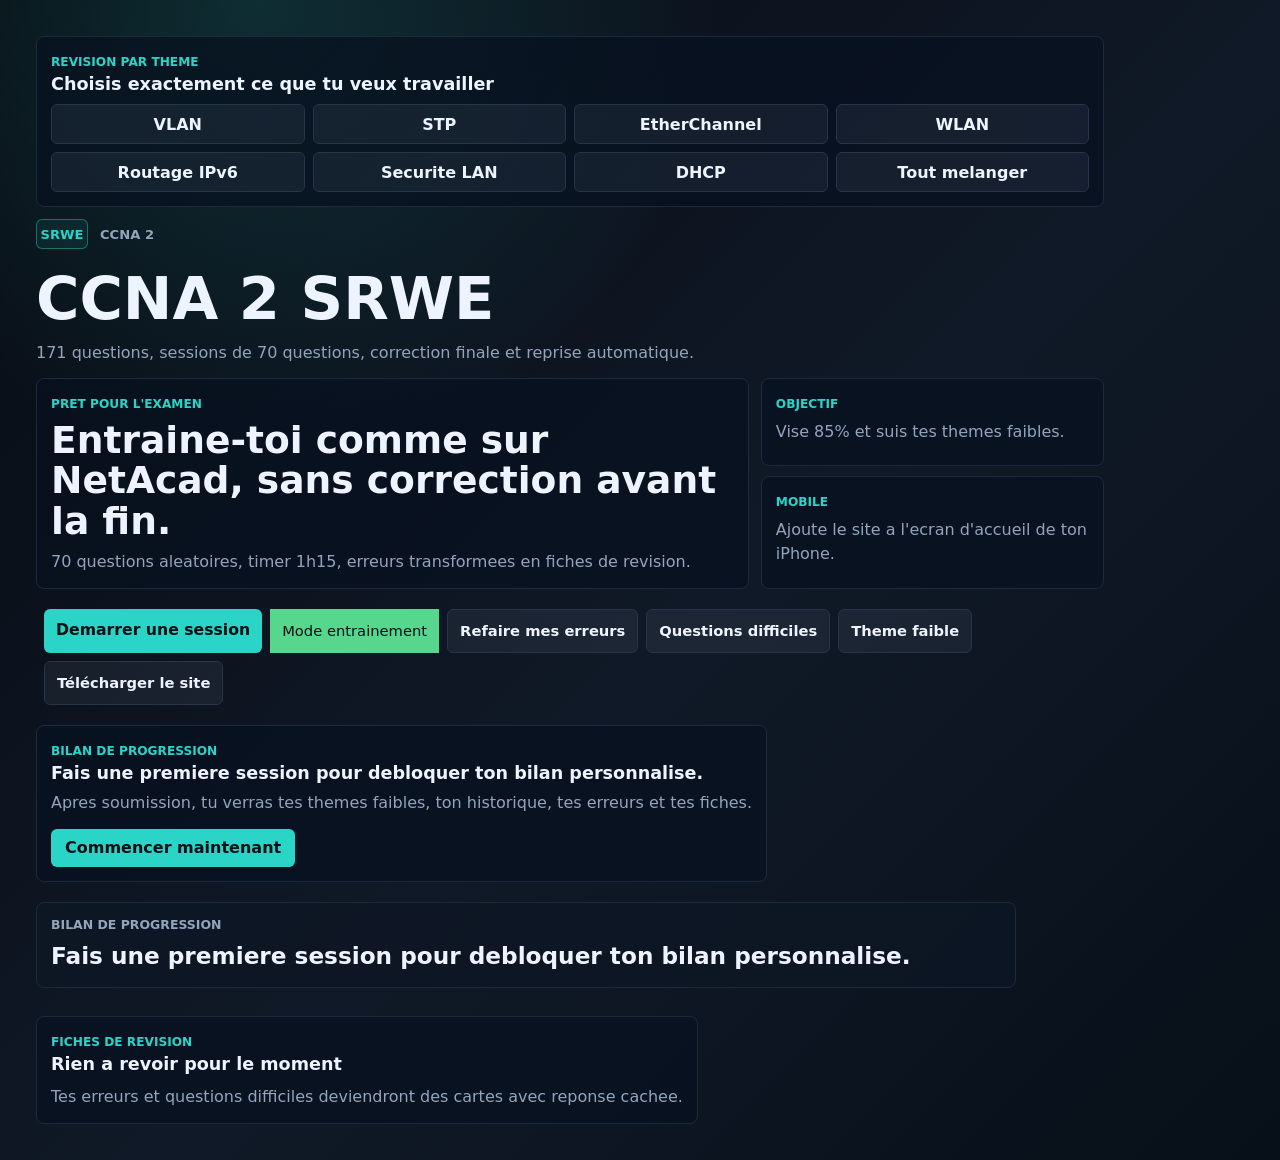
==== commit 669ab097: "Fix homepage accent encoding" ====
--- a/index.html
+++ b/index.html
@@ -7,7 +7,7 @@
     <meta name="apple-mobile-web-app-capable" content="yes">
     <meta name="apple-mobile-web-app-title" content="CCNA SRWE">
     <meta name="apple-mobile-web-app-status-bar-style" content="black-translucent">
-    <title>CCNA 2 SRWE - Examen de rÃ©vision</title>
+    <title>CCNA 2 SRWE - Examen de révision</title>
     <link rel="manifest" href="site.webmanifest">
     <link rel="apple-touch-icon" href="icon.svg">
     <link rel="icon" href="icon.svg" type="image/svg+xml">
@@ -27,14 +27,14 @@
           <span class="brand-mark">SRWE</span>
           <span>CCNA 2</span>
         </div>
-        <h1>Examen de rÃ©vision</h1>
+        <h1>Examen de révision</h1>
         <p id="bankSummary" class="muted"></p>
         <div class="start-actions">
-          <button id="startBtn" class="primary-action">DÃ©marrer une session</button>
+          <button id="startBtn" class="primary-action">Démarrer une session</button>
           <button id="redoErrorsStartBtn" class="secondary-action">Refaire mes erreurs</button>
           <button id="difficultStartBtn" class="secondary-action">Questions difficiles</button>
-          <button id="weakThemeStartBtn" class="secondary-action">ThÃ¨me faible</button>
-          <a class="download-action" href="ccna2-srwe-revisions-site.zip" download>TÃ©lÃ©charger le site</a>
+          <button id="weakThemeStartBtn" class="secondary-action">Thème faible</button>
+          <a class="download-action" href="ccna2-srwe-revisions-site.zip" download>Télécharger le site</a>
         </div>
         <div id="learningDashboard" class="learning-dashboard"></div>
         <div id="startHistory" class="history-panel"></div>
@@ -81,7 +81,7 @@
         </div>
 
         <footer class="bottombar">
-          <button id="prevBtn" class="secondary-action">PrÃ©cÃ©dente</button>
+          <button id="prevBtn" class="secondary-action">Précédente</button>
           <button id="difficultBtn" class="flag-button" aria-pressed="false">Question difficile</button>
           <button id="nextBtn" class="secondary-action">Suivante</button>
           <button id="submitBtn" class="primary-action">Soumettre</button>
@@ -93,7 +93,7 @@
           <div>
             <div class="brand-row compact">
               <span class="brand-mark">SRWE</span>
-              <span>Resultats</span>
+              <span>Résultats</span>
             </div>
             <h1>Correction finale</h1>
           </div>
@@ -110,7 +110,7 @@
         <div class="result-tabs" role="tablist" aria-label="Filtres de correction">
           <button class="tab-button active" data-filter="wrong">Mes erreurs</button>
           <button class="tab-button" data-filter="difficult">Questions difficiles</button>
-          <button class="tab-button" data-filter="themeWeak">ThÃ¨mes faibles</button>
+          <button class="tab-button" data-filter="themeWeak">Thèmes faibles</button>
           <button class="tab-button" data-filter="all">Tout afficher</button>
         </div>
         <div id="resultsList" class="results-list"></div>
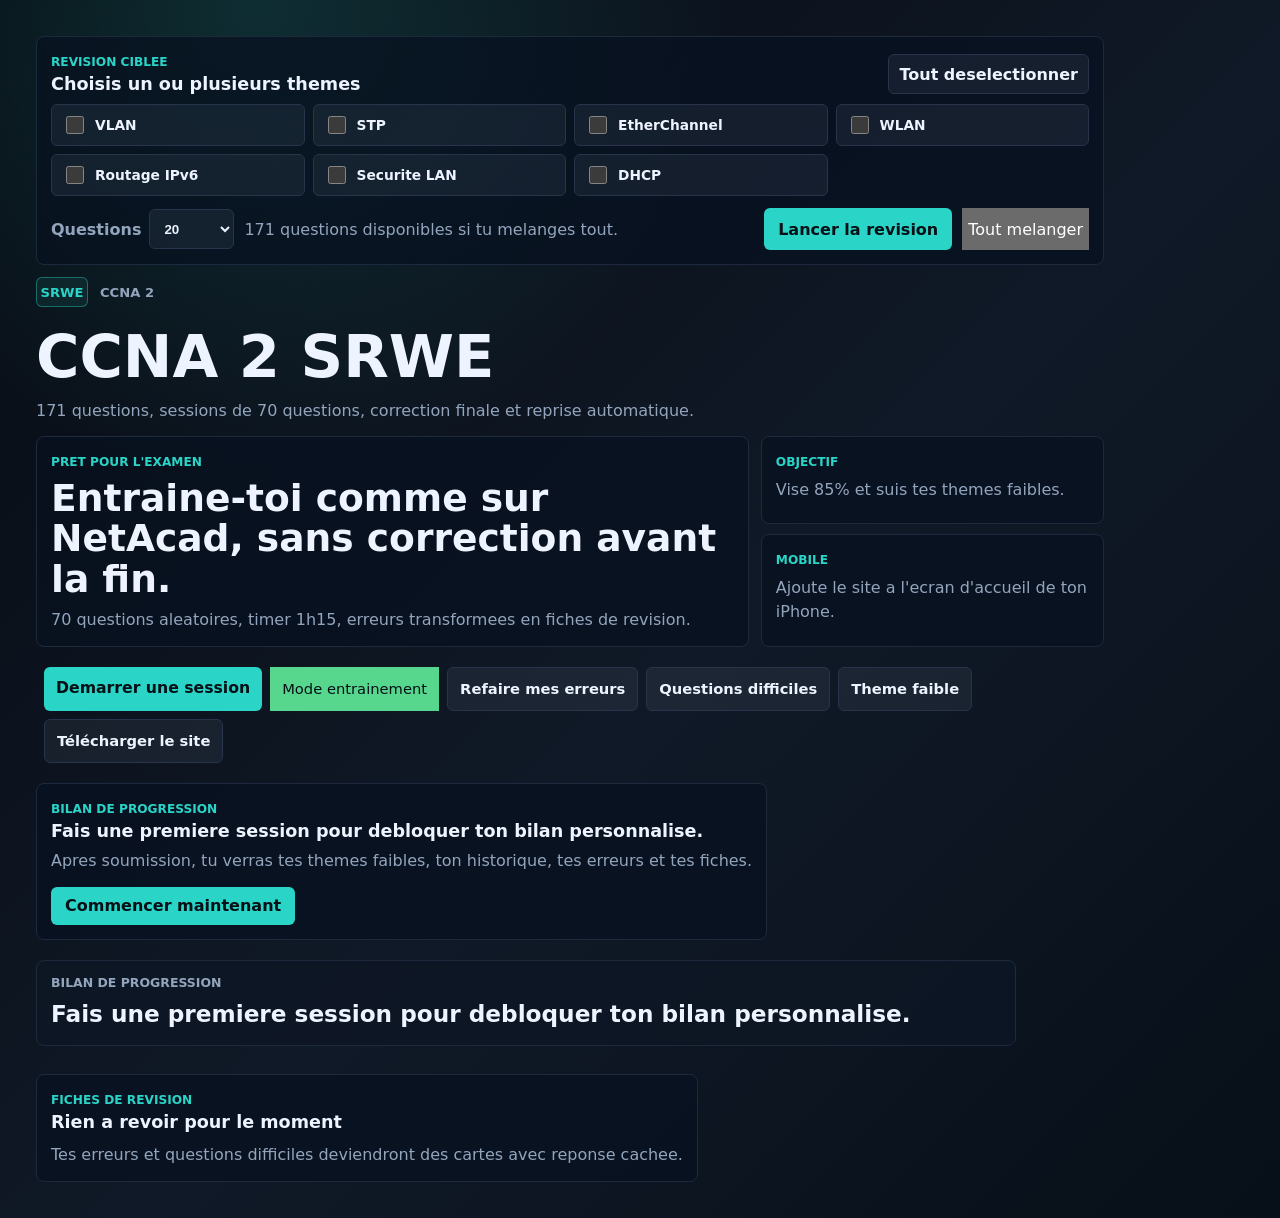
==== commit a4782dcf: "Load multi theme selector" ====
--- a/index.html
+++ b/index.html
@@ -7,18 +7,19 @@
     <meta name="apple-mobile-web-app-capable" content="yes">
     <meta name="apple-mobile-web-app-title" content="CCNA SRWE">
     <meta name="apple-mobile-web-app-status-bar-style" content="black-translucent">
-    <title>CCNA 2 SRWE - Examen de révision</title>
+    <title>CCNA 2 SRWE - Examen de r&eacute;vision</title>
     <link rel="manifest" href="site.webmanifest">
     <link rel="apple-touch-icon" href="icon.svg">
     <link rel="icon" href="icon.svg" type="image/svg+xml">
-    <link rel="stylesheet" href="styles.css?v=24">
-    <link rel="stylesheet" href="enhance.css?v=24">
-    <link rel="stylesheet" href="ux-polish.css?v=24">
-    <link rel="stylesheet" href="mobile-history.css?v=24">
-    <link rel="stylesheet" href="mobile-fix.css?v=24">
-    <link rel="stylesheet" href="revision-pro.css?v=24">
-    <link rel="stylesheet" href="training-mode.css?v=24">
-    <link rel="stylesheet" href="top-nav.css?v=24">
+    <link rel="stylesheet" href="styles.css?v=25">
+    <link rel="stylesheet" href="enhance.css?v=25">
+    <link rel="stylesheet" href="ux-polish.css?v=25">
+    <link rel="stylesheet" href="mobile-history.css?v=25">
+    <link rel="stylesheet" href="mobile-fix.css?v=25">
+    <link rel="stylesheet" href="revision-pro.css?v=25">
+    <link rel="stylesheet" href="training-mode.css?v=25">
+    <link rel="stylesheet" href="top-nav.css?v=25">
+    <link rel="stylesheet" href="theme-selector.css?v=25">
   </head>
   <body>
     <main class="app">
@@ -27,14 +28,14 @@
           <span class="brand-mark">SRWE</span>
           <span>CCNA 2</span>
         </div>
-        <h1>Examen de révision</h1>
+        <h1>Examen de r&eacute;vision</h1>
         <p id="bankSummary" class="muted"></p>
         <div class="start-actions">
-          <button id="startBtn" class="primary-action">Démarrer une session</button>
+          <button id="startBtn" class="primary-action">D&eacute;marrer une session</button>
           <button id="redoErrorsStartBtn" class="secondary-action">Refaire mes erreurs</button>
           <button id="difficultStartBtn" class="secondary-action">Questions difficiles</button>
-          <button id="weakThemeStartBtn" class="secondary-action">Thème faible</button>
-          <a class="download-action" href="ccna2-srwe-revisions-site.zip" download>Télécharger le site</a>
+          <button id="weakThemeStartBtn" class="secondary-action">Th&egrave;me faible</button>
+          <a class="download-action" href="ccna2-srwe-revisions-site.zip" download>T&eacute;l&eacute;charger le site</a>
         </div>
         <div id="learningDashboard" class="learning-dashboard"></div>
         <div id="startHistory" class="history-panel"></div>
@@ -51,27 +52,14 @@
             <p id="sessionMode" class="mode-line"></p>
           </div>
           <div class="exam-stats" aria-label="Statistiques de session">
-            <div class="stat">
-              <span>Temps</span>
-              <strong id="timer">01:15:00</strong>
-            </div>
-            <div class="stat">
-              <span>Progression</span>
-              <strong id="progressText">0/70</strong>
-            </div>
-          <button id="resetBtn" class="ghost-button">Nouvelle session</button>
+            <div class="stat"><span>Temps</span><strong id="timer">01:15:00</strong></div>
+            <div class="stat"><span>Progression</span><strong id="progressText">0/70</strong></div>
+            <button id="resetBtn" class="ghost-button">Nouvelle session</button>
           </div>
         </header>
-
-        <div class="progress-track" aria-hidden="true">
-          <div id="progressFill" class="progress-fill"></div>
-        </div>
-
+        <div class="progress-track" aria-hidden="true"><div id="progressFill" class="progress-fill"></div></div>
         <div class="layout">
-          <aside class="question-map" aria-label="Navigation des questions">
-            <div id="questionGrid" class="question-grid"></div>
-          </aside>
-
+          <aside class="question-map" aria-label="Navigation des questions"><div id="questionGrid" class="question-grid"></div></aside>
           <article class="question-panel">
             <div id="questionMeta" class="question-meta"></div>
             <h2 id="questionText" class="question-text"></h2>
@@ -79,9 +67,8 @@
             <div id="answerArea" class="answer-area"></div>
           </article>
         </div>
-
         <footer class="bottombar">
-          <button id="prevBtn" class="secondary-action">Précédente</button>
+          <button id="prevBtn" class="secondary-action">Pr&eacute;c&eacute;dente</button>
           <button id="difficultBtn" class="flag-button" aria-pressed="false">Question difficile</button>
           <button id="nextBtn" class="secondary-action">Suivante</button>
           <button id="submitBtn" class="primary-action">Soumettre</button>
@@ -90,19 +77,12 @@
 
       <section id="resultScreen" class="result-screen hidden">
         <header class="result-header">
-          <div>
-            <div class="brand-row compact">
-              <span class="brand-mark">SRWE</span>
-              <span>Résultats</span>
-            </div>
-            <h1>Correction finale</h1>
-          </div>
+          <div><div class="brand-row compact"><span class="brand-mark">SRWE</span><span>R&eacute;sultats</span></div><h1>Correction finale</h1></div>
           <div class="result-actions">
             <button id="redoWrongBtn" class="secondary-action">Refaire uniquement les erreurs</button>
             <button id="newFromResultsBtn" class="primary-action">Nouvelle session</button>
           </div>
         </header>
-
         <div id="scoreBoard" class="score-board"></div>
         <div id="globalStats" class="theme-stats"></div>
         <div id="themeStats" class="theme-stats"></div>
@@ -110,7 +90,7 @@
         <div class="result-tabs" role="tablist" aria-label="Filtres de correction">
           <button class="tab-button active" data-filter="wrong">Mes erreurs</button>
           <button class="tab-button" data-filter="difficult">Questions difficiles</button>
-          <button class="tab-button" data-filter="themeWeak">Thèmes faibles</button>
+          <button class="tab-button" data-filter="themeWeak">Th&egrave;mes faibles</button>
           <button class="tab-button" data-filter="all">Tout afficher</button>
         </div>
         <div id="resultsList" class="results-list"></div>
@@ -120,41 +100,16 @@
       <button id="imageModalClose" class="modal-close">Fermer</button>
       <img id="imageModalImg" alt="Illustration agrandie">
     </div>
-
-    <script src="questions.js?v=24"></script>
-    <script src="app.js?v=24"></script>
-    <script src="enhance.js?v=24"></script>
-    <script src="launch-fix.js?v=24"></script>
-    <script src="home-button.js?v=24"></script>
-    <script src="ux-polish.js?v=24"></script>
-    <script src="revision-pro.js?v=24"></script>
-    <script src="training-mode.js?v=24"></script>
-    <script src="top-nav.js?v=24"></script>
-    <script src="force-home.js?v=24"></script>
-    <script>
-      (function () {
-        function forceHomeWhenFinished() {
-          try {
-            var raw = localStorage.getItem("ccnaSrweExamSession");
-            var saved = raw && JSON.parse(raw);
-            if (!saved || !saved.submitted) return;
-            localStorage.removeItem("ccnaSrweExamSession");
-            var start = document.getElementById("startScreen");
-            var exam = document.getElementById("examShell");
-            var result = document.getElementById("resultScreen");
-            if (start && exam && result) {
-              start.classList.remove("hidden");
-              exam.classList.add("hidden");
-              result.classList.add("hidden");
-            }
-          } catch (error) {
-            // Keep normal launch behavior if storage is blocked.
-          }
-        }
-        forceHomeWhenFinished();
-        setTimeout(forceHomeWhenFinished, 250);
-      })();
-    </script>
+    <script src="questions.js?v=25"></script>
+    <script src="app.js?v=25"></script>
+    <script src="enhance.js?v=25"></script>
+    <script src="launch-fix.js?v=25"></script>
+    <script src="home-button.js?v=25"></script>
+    <script src="ux-polish.js?v=25"></script>
+    <script src="revision-pro.js?v=25"></script>
+    <script src="training-mode.js?v=25"></script>
+    <script src="top-nav.js?v=25"></script>
+    <script src="theme-selector.js?v=25"></script>
+    <script src="force-home.js?v=25"></script>
   </body>
 </html>
-
--- a/theme-selector.css
+++ b/theme-selector.css
@@ -0,0 +1,90 @@
+.theme-choices {
+  display: grid;
+  grid-template-columns: repeat(4, minmax(0, 1fr));
+  gap: 8px;
+}
+
+.theme-choice {
+  display: flex;
+  align-items: center;
+  gap: 8px;
+  min-height: 42px;
+  padding: 0 10px;
+  border: 1px solid var(--line);
+  border-radius: 6px;
+  background: rgba(147, 165, 189, 0.09);
+  color: var(--text);
+  font-weight: 900;
+}
+
+.theme-choice:has(input:checked) {
+  color: #061016;
+  border-color: var(--accent);
+  background: var(--accent);
+}
+
+.theme-choice input {
+  width: 18px;
+  height: 18px;
+  accent-color: #061016;
+}
+
+.theme-choice span {
+  color: inherit;
+  font-size: 0.86rem;
+  text-transform: none;
+}
+
+.theme-launcher {
+  display: grid;
+  grid-template-columns: auto minmax(180px, 1fr) auto auto;
+  align-items: center;
+  gap: 10px;
+  margin-top: 12px;
+}
+
+.theme-launcher label {
+  display: flex;
+  align-items: center;
+  gap: 8px;
+  color: var(--muted);
+  font-weight: 900;
+}
+
+.theme-launcher select,
+.theme-reset {
+  min-height: 40px;
+  padding: 0 10px;
+  border: 1px solid var(--line);
+  border-radius: 6px;
+  color: var(--text);
+  background: rgba(147, 165, 189, 0.09);
+  font-weight: 900;
+}
+
+.theme-launcher p {
+  margin: 0;
+  color: var(--muted);
+}
+
+.theme-launcher button {
+  min-height: 42px;
+}
+
+@media (max-width: 900px) {
+  .theme-choices {
+    grid-template-columns: 1fr 1fr;
+  }
+}
+
+@media (max-width: 660px) {
+  .theme-choices,
+  .theme-launcher {
+    grid-template-columns: 1fr;
+  }
+
+  .theme-launcher button,
+  .theme-reset {
+    width: 100%;
+  }
+}
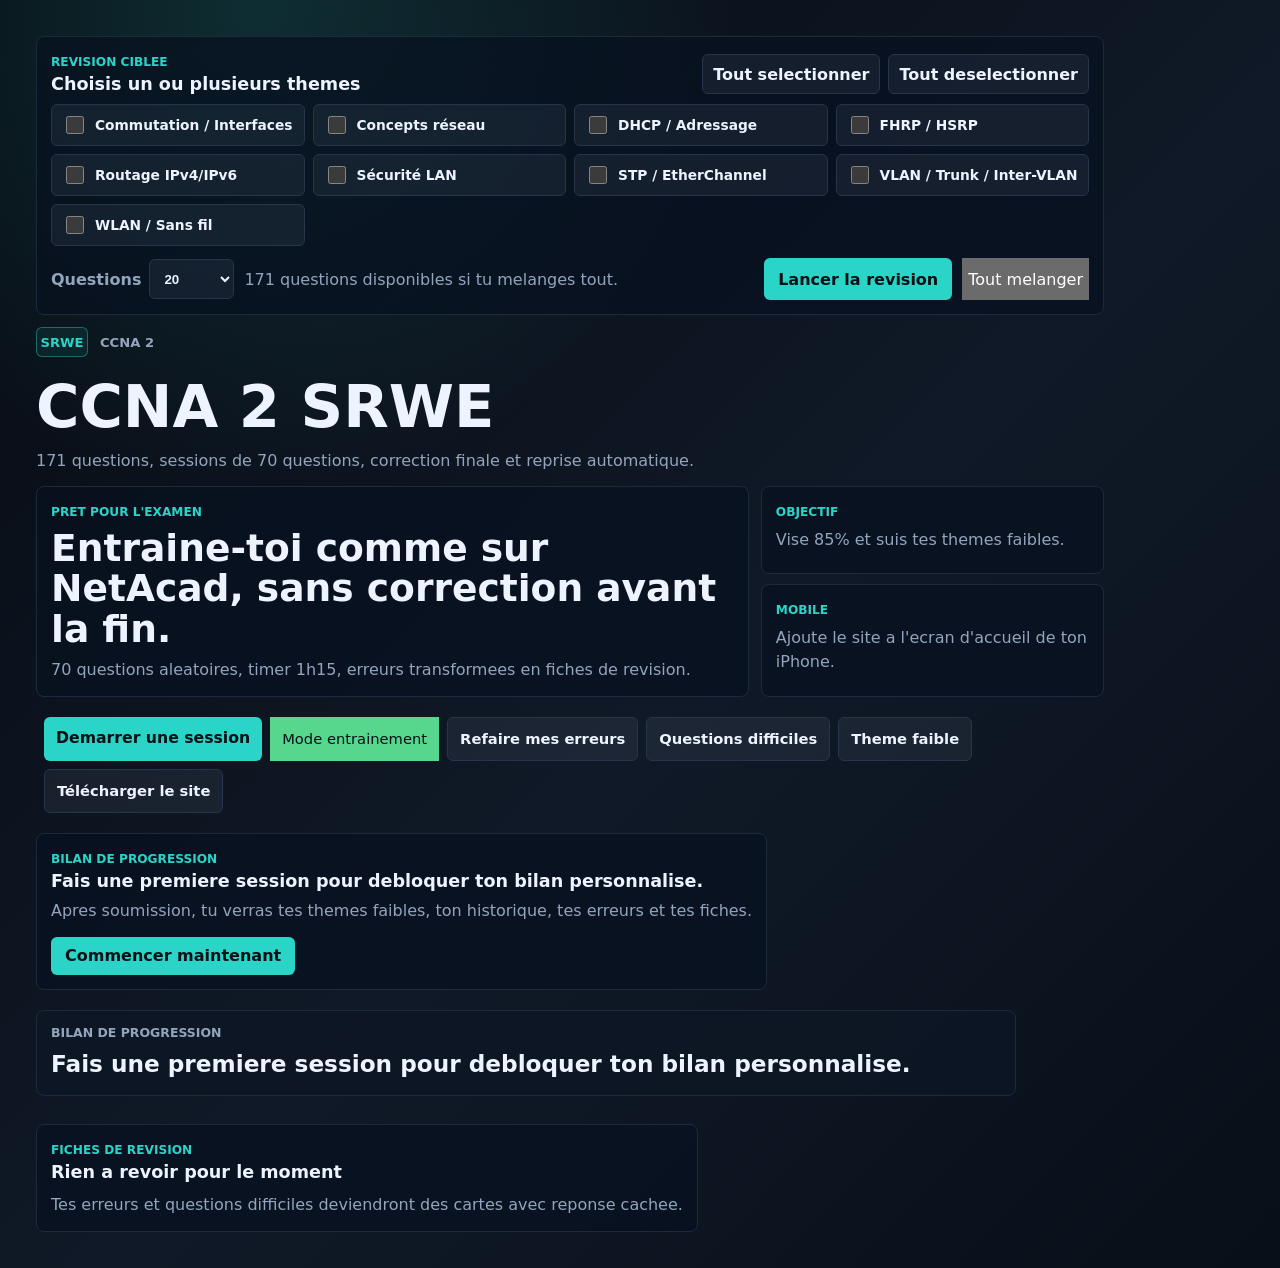
==== commit 4daa44a9: "Load full theme selector release" ====
--- a/index.html
+++ b/index.html
@@ -19,7 +19,7 @@
     <link rel="stylesheet" href="revision-pro.css?v=25">
     <link rel="stylesheet" href="training-mode.css?v=25">
     <link rel="stylesheet" href="top-nav.css?v=25">
-    <link rel="stylesheet" href="theme-selector.css?v=25">
+    <link rel="stylesheet" href="theme-selector.css?v=26">
   </head>
   <body>
     <main class="app">
@@ -109,7 +109,7 @@
     <script src="revision-pro.js?v=25"></script>
     <script src="training-mode.js?v=25"></script>
     <script src="top-nav.js?v=25"></script>
-    <script src="theme-selector.js?v=25"></script>
+    <script src="theme-selector.js?v=26"></script>
     <script src="force-home.js?v=25"></script>
   </body>
 </html>
--- a/theme-selector.css
+++ b/theme-selector.css
@@ -41,6 +41,13 @@
   align-items: center;
   gap: 10px;
   margin-top: 12px;
+}
+
+.theme-head-actions {
+  display: flex;
+  gap: 8px;
+  flex-wrap: wrap;
+  justify-content: flex-end;
 }
 
 .theme-launcher label {
@@ -87,4 +94,8 @@
   .theme-reset {
     width: 100%;
   }
+
+  .theme-head-actions {
+    width: 100%;
+  }
 }
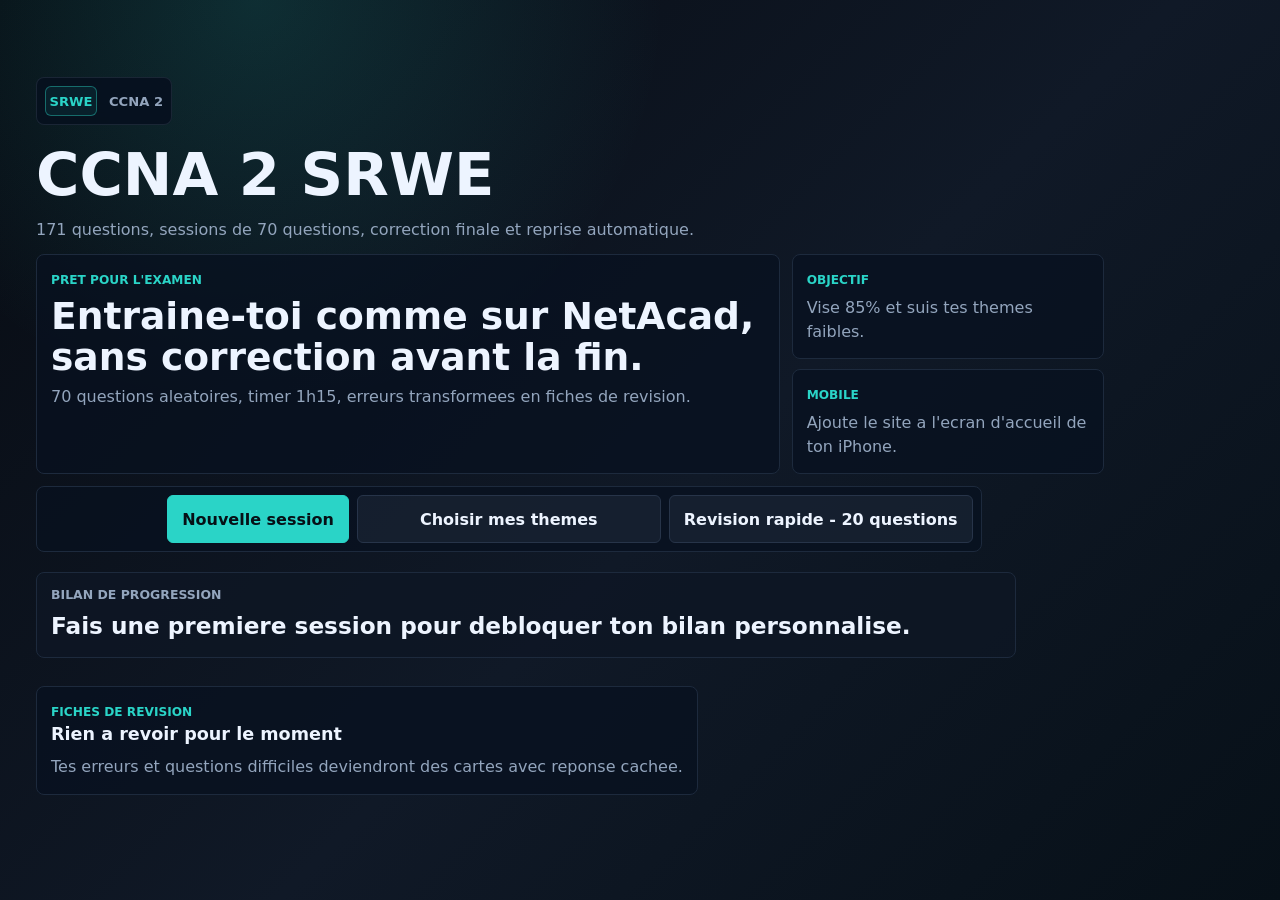
==== commit 9c5276ed: "Load compact home experience" ====
--- a/index.html
+++ b/index.html
@@ -19,7 +19,8 @@
     <link rel="stylesheet" href="revision-pro.css?v=25">
     <link rel="stylesheet" href="training-mode.css?v=25">
     <link rel="stylesheet" href="top-nav.css?v=25">
-    <link rel="stylesheet" href="theme-selector.css?v=26">
+    <link rel="stylesheet" href="theme-selector.css?v=27">
+    <link rel="stylesheet" href="home-compact.css?v=27">
   </head>
   <body>
     <main class="app">
@@ -109,7 +110,8 @@
     <script src="revision-pro.js?v=25"></script>
     <script src="training-mode.js?v=25"></script>
     <script src="top-nav.js?v=25"></script>
-    <script src="theme-selector.js?v=26"></script>
+    <script src="theme-selector.js?v=27"></script>
+    <script src="home-compact.js?v=27"></script>
     <script src="force-home.js?v=25"></script>
   </body>
 </html>
--- a/home-compact.css
+++ b/home-compact.css
@@ -0,0 +1,150 @@
+.compact-home-controls {
+  display: grid;
+  grid-template-columns: repeat(3, minmax(0, 1fr));
+  gap: 8px;
+  padding: 8px;
+  border: 1px solid var(--line-soft);
+  border-radius: 8px;
+  background: rgba(7, 17, 31, 0.74);
+}
+
+.compact-home-controls button {
+  min-height: 48px;
+  padding: 0 14px;
+  border: 1px solid var(--line);
+  border-radius: 6px;
+  color: var(--text);
+  background: rgba(147, 165, 189, 0.09);
+  font-weight: 900;
+}
+
+.compact-home-controls .primary-action {
+  color: #061016;
+  border-color: var(--accent);
+  background: var(--accent);
+}
+
+.compact-home-controls .continue-action {
+  color: #061016;
+  border-color: var(--good);
+  background: var(--good);
+}
+
+.start-screen.compact-home .start-actions,
+.start-screen.compact-home #emptyProgress,
+.start-screen.compact-home #homeStudyShell-overview > .theme-menu,
+.start-screen.compact-home .learning-dashboard .dashboard-card.wide + .dashboard-card.wide {
+  display: none;
+}
+
+.start-screen.compact-home .polish-hero {
+  grid-template-columns: minmax(0, 1fr) minmax(220px, 0.42fr);
+}
+
+.start-screen.compact-home .polish-side {
+  grid-template-columns: 1fr;
+}
+
+.theme-modal {
+  position: fixed;
+  inset: 0;
+  z-index: 60;
+  display: grid;
+  place-items: center;
+  padding: 14px;
+  background: rgba(1, 7, 15, 0.8);
+  backdrop-filter: blur(8px);
+}
+
+.theme-modal.hidden {
+  display: none;
+}
+
+.theme-modal-card {
+  width: min(920px, 100%);
+  max-height: min(760px, calc(100vh - 28px));
+  overflow: auto;
+  padding: 14px;
+  border: 1px solid rgba(42, 212, 199, 0.42);
+  border-radius: 8px;
+  background: #07111f;
+  box-shadow: 0 18px 60px rgba(0, 0, 0, 0.4);
+}
+
+.theme-modal-bar {
+  display: flex;
+  align-items: center;
+  justify-content: space-between;
+  gap: 12px;
+  margin-bottom: 10px;
+}
+
+.theme-modal-bar h2 {
+  margin: 0;
+  font-size: 1.15rem;
+}
+
+.theme-modal-close {
+  min-height: 40px;
+  padding: 0 12px;
+  border: 1px solid var(--line);
+  border-radius: 6px;
+  color: var(--text);
+  background: rgba(147, 165, 189, 0.09);
+  font-weight: 900;
+}
+
+.theme-presets {
+  display: flex;
+  flex-wrap: wrap;
+  gap: 8px;
+  margin-bottom: 10px;
+}
+
+.theme-presets button {
+  min-height: 38px;
+  padding: 0 10px;
+  border: 1px solid var(--line);
+  border-radius: 6px;
+  color: var(--text);
+  background: rgba(147, 165, 189, 0.09);
+  font-weight: 900;
+}
+
+.theme-presets button:hover,
+.theme-modal-close:hover {
+  border-color: var(--accent);
+}
+
+.theme-modal .theme-menu {
+  border: 0;
+  padding: 0;
+  background: transparent;
+}
+
+.theme-modal .theme-menu-head {
+  margin-top: 4px;
+}
+
+@media (max-width: 660px) {
+  .compact-home-controls {
+    grid-template-columns: 1fr;
+  }
+
+  .start-screen.compact-home .polish-hero {
+    grid-template-columns: 1fr;
+  }
+
+  .start-screen.compact-home .polish-side {
+    display: none;
+  }
+
+  .theme-modal {
+    padding: 6px;
+  }
+
+  .theme-modal-card {
+    max-height: calc(100vh - 12px);
+    padding: 12px;
+  }
+}
